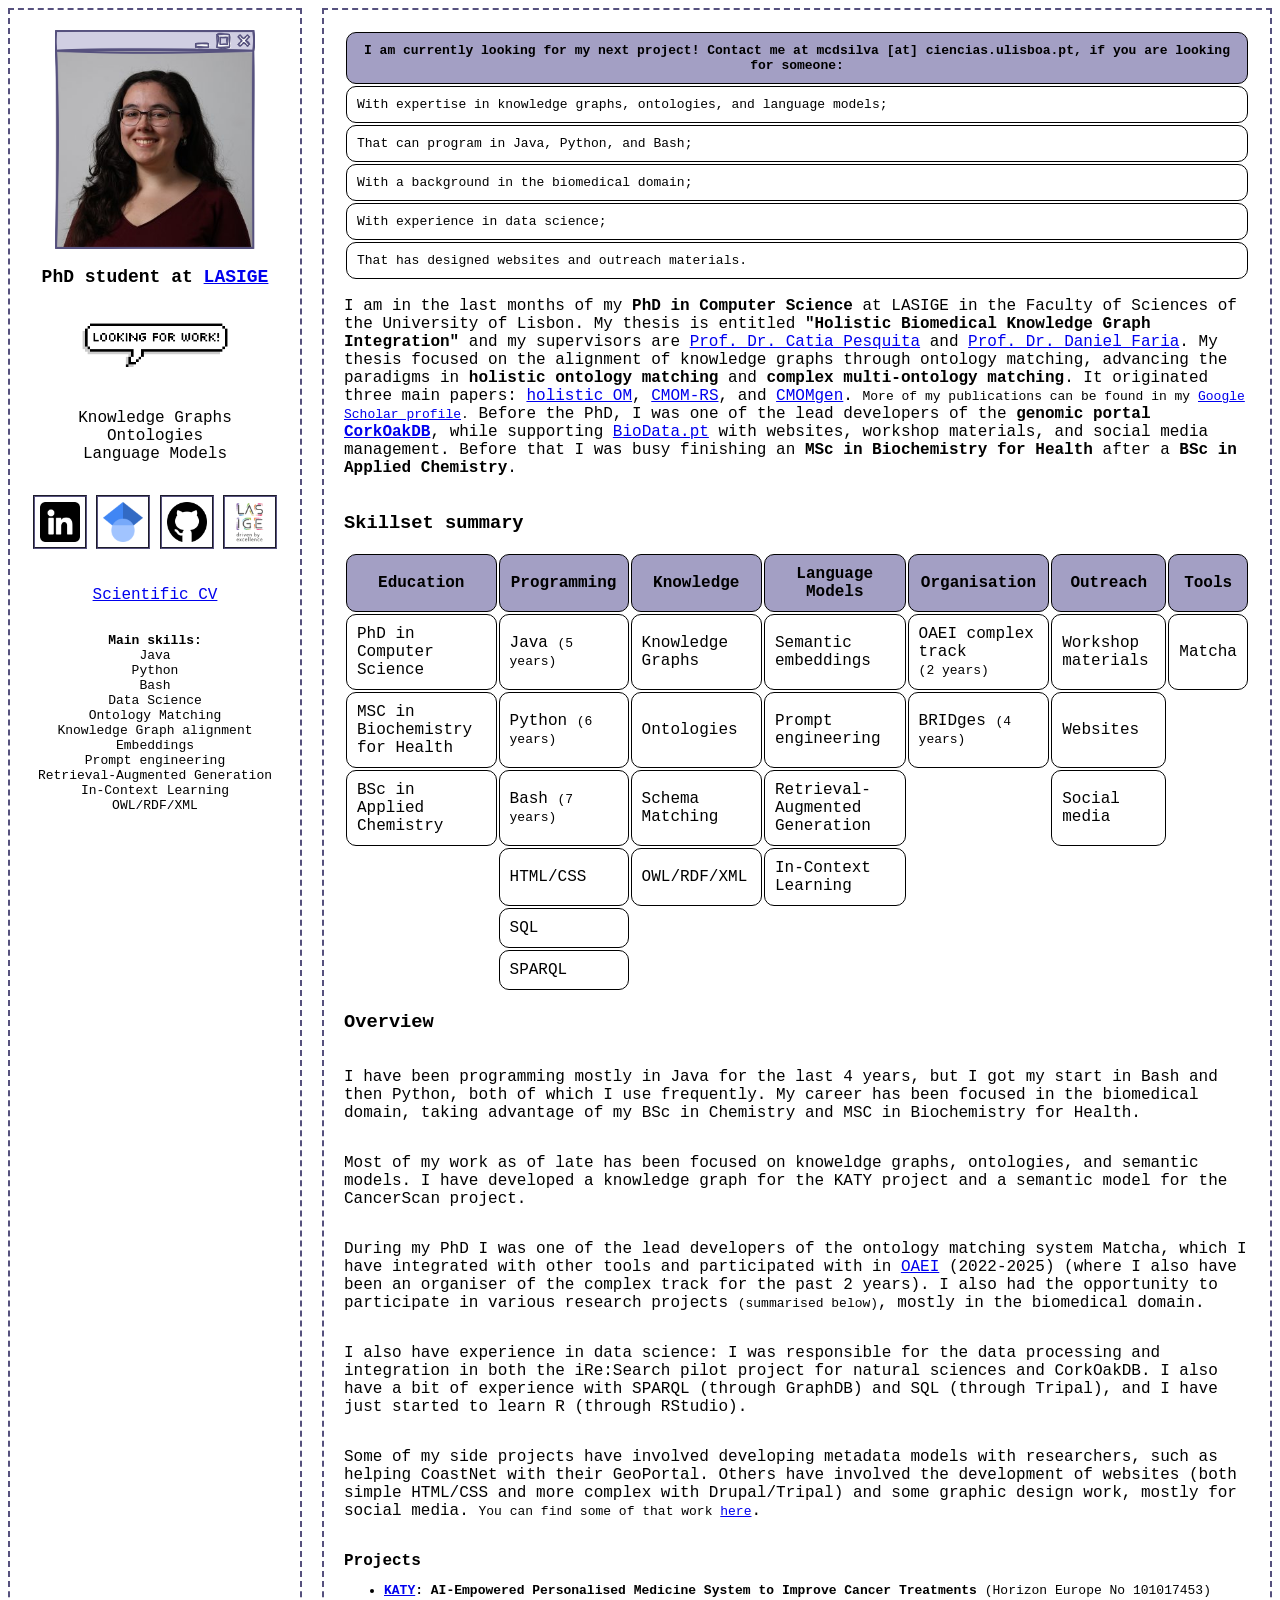
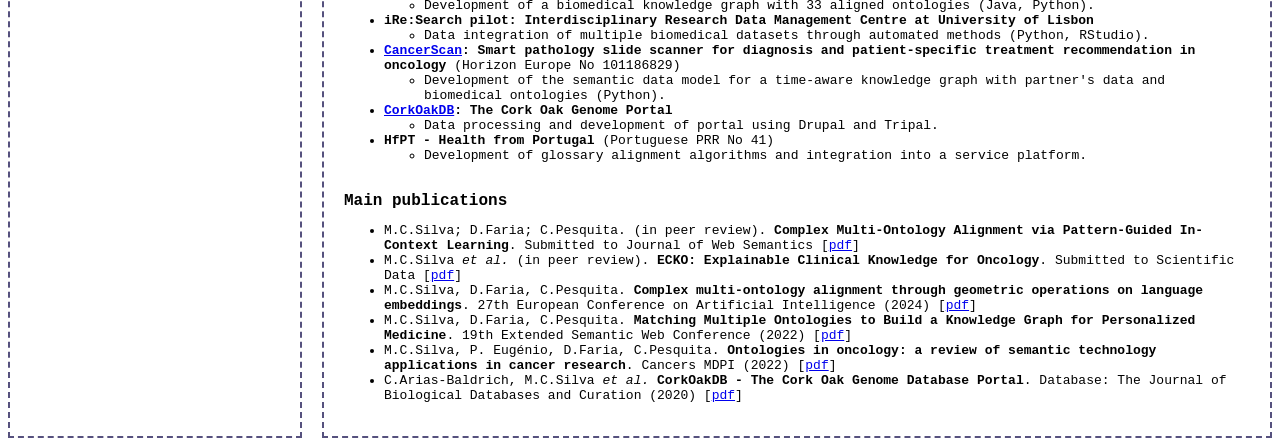
==== index.html @ 76a008a4 "Add files via upload" ====
<!doctype html>
<html>

<head>
    <meta charset="utf-8">
    <title>M.C.Silva's CV</title>
    <meta name="viewport" content="width=device-width, initial-scale=1">
    <link rel="stylesheet" href="style.css">
</head>

<body>

    <div class="container-full">

        <div class="container-narrow">
            <img src="photos/msilva.png" style="width: 200px;">
            <p style="text-align: center; font-weight: bolder; font-size: large">PhD student at <a href="https://lasige.pt/">LASIGE</a></p>
            <p><img src="elements/bubble.png" alt="Looking for work!" style="width: 150px;"></p>
            <p style="width: 250px">Knowledge Graphs<br>Ontologies<br>Language
                Models</p>
            <p>
                <a href="https://www.linkedin.com/in/martacsilva/"><img src="logos/linkedin.png" alt="LinkedIn" style="width: 40px; border: 2px groove #56517E; padding: 5px;"></a>
                <a href="https://scholar.google.com/citations?user=xS0p7d4AAAAJ"><img src="logos/gscholar.png" alt="Google Scholar" style="width: 40px;border: 2px groove #56517E; padding: 5px;"></a>
                <a href=""><img src="logos/github.png" alt="GitHub" style="width: 40px;border: 2px groove #56517E; padding: 5px;"></a>
                <a href="https://lasige.pt/member/marta-silva/"><img src="logos/lasige.png" alt="LASIGE" style="width: 40px;border: 2px groove #56517E; padding: 5px;"></a>
            </p>
            <p><a target="_blank" rel="noopener noreferrer" href="pdf/msilva_scientificCV.pdf">Scientific CV</a></p>
            <p style="width: 250px; font-size: small;"><b>Main skills:</b><br>Java<br>Python<br>Bash<br>Data Science<br>Ontology Matching<br>Knowledge Graph alignment<br>Embeddings<br>Prompt engineering<br>Retrieval-Augmented Generation<br>In-Context Learning<br>OWL/RDF/XML</p>
        </div>

        <div class="container-wide">

            <table style="font-size: small;">
            <tr>
                <th>I am currently looking for my next project! Contact me at mcdsilva [at] ciencias.ulisboa.pt, if you are looking for someone: </th>
            </tr>
            <!-- <tr>
                <td>To help you with adding ontologies and/or metadata to your data;</td>
            </tr> -->
            <tr>
                <td>With expertise in knowledge graphs, ontologies, and language models;</td>
            </tr>
            <tr>
                <td>That can program in Java, Python, and Bash;</td>
            </tr>
            <tr>
                <td>With a background in the biomedical domain;</td>
            </tr>
            <tr>
                <td>With experience in data science;</td>
            </tr>
            <tr>
                <td>That has designed websites and outreach materials.</td>
            </tr>
        </table>

            <p>I am in the last months of my <b>PhD in Computer Science</b> at LASIGE in the Faculty of Sciences of the University of Lisbon. My thesis is entitled <b>"Holistic Biomedical Knowledge Graph Integration"</b> and my supervisors are <a href="https://www.di.fc.ul.pt/~catiapesquita/">Prof. Dr. Catia Pesquita</a> and <a href="https://scholar.tecnico.ulisboa.pt/authors/ist147707/affiliations?lang=pt">Prof. Dr. Daniel Faria</a>.
            My thesis focused on the alignment of knowledge graphs through ontology matching, advancing the paradigms in <b>holistic ontology matching</b> and <b>complex multi-ontology matching</b>. It originated three main papers: <a href="https://liseda-lab.github.io/assets/pdf/2022ESWC_InUse_Holistic.pdf">holistic OM</a>, <a href="https://www.researchgate.net/profile/Marta-Silva-73/publication/385035792_Complex_Multi-Ontology_Alignment_Through_Geometric_Operations_on_Language_Embeddings/links/677e5879763f322e0660941e/Complex-Multi-Ontology-Alignment-Through-Geometric-Operations-on-Language-Embeddings.pdf">CMOM-RS</a>, and <a href="https://arxiv.org/pdf/2510.21656">CMOMgen</a>. <text style="font-size: small;">More of my publications can be found in my <a href="https://scholar.google.com/citations?user=xS0p7d4AAAAJ">Google Scholar profile</a>.</text> Before the PhD, I was one of the lead developers of the <b>genomic portal <a href="https://corkoakdb.org/">CorkOakDB</a></b>, while supporting <a href="https://biodata.pt/">BioData.pt</a> with websites, workshop materials, and social media management. Before that I was busy finishing an <b>MSc in Biochemistry for Health</b> after a <b>BSc in Applied Chemistry</b>.</p>
            

            <h3>Skillset summary</h3>
            <table>
                <tr>
                    <th>Education</th>
                    <th>Programming</th>
                    <th>Knowledge</th>
                    <th>Language Models</th>
                    <th>Organisation</th>
                    <th>Outreach</th>
                    <th>Tools</th>
                </tr>
                <tr>
                    <td>PhD in Computer Science</text></td>
                    <td>Java <text style="font-size: small;">(5 years)</text></td>
                    <td>Knowledge Graphs</td>
                    <td>Semantic embeddings</td>
                    <td>OAEI complex track <br><text style="font-size: small;">(2 years)</text></td>
                    <td>Workshop materials</td>
                    <td>Matcha</td>
                </tr>
                <tr>
                    <td>MSC in Biochemistry for Health</text></td>
                    <td>Python <text style="font-size: small;">(6 years)</text></td>
                    <td>Ontologies</td>
                    <td>Prompt engineering</td>
                    <td>BRIDges <text style="font-size: small;">(4 years)</text></td>
                    <td>Websites</td>
                    <td style="border: 0px;"></td>
                </tr>
                <tr>
                    <td>BSc in Applied Chemistry</td>
                    <td>Bash <text style="font-size: small;">(7 years)</text></td>
                    <td>Schema Matching</td>
                    <td>Retrieval-Augmented Generation</td>
                    <td style="border: 0px;"></td>
                    <td>Social media</td>
                    <td style="border: 0px;"></td>
                </tr>
                <tr>
                    <td style="border: 0px;"></td>
                    <td>HTML/CSS</td>
                    <td>OWL/RDF/XML</td>
                    <td>In-Context Learning</td>
                    <td style="border: 0px;"></td>
                    <td style="border: 0px;"></td>
                    <td style="border: 0px;"></td>
                </tr>
                <tr>
                    <td style="border: 0px;"></td>
                    <td>SQL</td>
                    <td style="border: 0px;"></td>
                    <td style="border: 0px;"></td>
                    <td style="border: 0px;"></td>
                    <td style="border: 0px;"></td>
                    <td style="border: 0px;"></td>
                </tr>
                <tr>
                    <td style="border: 0px;"></td>
                    <td>SPARQL</td>
                    <td style="border: 0px;"></td>
                    <td style="border: 0px;"></td>
                    <td style="border: 0px;"></td>
                    <td style="border: 0px;"></td>
                    <td style="border: 0px;"></td>
                </tr>
            </table>

            <h3>Overview</h3>
            <p>I have been programming mostly in Java for the last 4 years, but I got my start in Bash and then Python, both of which I use frequently. My career has been focused in the biomedical domain, taking advantage of my BSc in Chemistry and MSC in Biochemistry for Health.</p>
            
            <p>Most of my work as of late has been focused on knoweldge graphs, ontologies, and semantic models. I have developed a knowledge graph for the KATY project and a semantic model for the CancerScan project.</p>

            <p>During my PhD I was one of the lead developers of the ontology matching system Matcha, which I have integrated with other tools and participated with in <a href="https://oaei.ontologymatching.org/">OAEI</a> (2022-2025) (where I also have been an organiser of the complex track for the past 2 years). I also had the opportunity to participate in various research projects <text style="font-size: small;">(summarised below)</text>, mostly in the biomedical domain.</p>

            <p>I also have experience in data science: I was responsible for the data processing and integration in both the iRe:Search pilot project for natural sciences and CorkOakDB. I also have a bit of experience with SPARQL (through GraphDB) and SQL (through Tripal), and I have just started to learn R (through RStudio).</p>

            <p>Some of my side projects have involved developing metadata models with researchers, such as helping CoastNet with their GeoPortal. Others have involved the development of websites (both simple HTML/CSS and more complex with Drupal/Tripal) and some graphic design work, mostly for social media. <text style="font-size: small;">You can find some of that work <a href="portfolio.html">here</a></text>.</p>

            <p style="margin-bottom: 0px;"><b>Projects</b></p>
            <ul style="font-size: small;">
                <li>
                    <b><a href="https://katy-project.eu/">KATY</a>: AI-Empowered Personalised Medicine System to Improve Cancer Treatments</b> (Horizon Europe No 101017453)
                    <ul>
                        <li>Development of a biomedical knowledge graph with 33 aligned ontologies (Java, Python).</li>
                    </ul>
                </li>
                <li>
                    <b>iRe:Search pilot: Interdisciplinary Research Data Management Centre at University of Lisbon</b>
                    <ul>
                        <li>Data integration of multiple biomedical datasets through automated methods (Python, RStudio).</li>
                    </ul>
                </li>
                <li>
                    <b><a href="https://www.cancerscanproject.eu/">CancerScan</a>: Smart pathology slide scanner for diagnosis and patient-specific treatment recommendation in oncology</b> (Horizon Europe No 101186829)
                    <ul>
                        <li>Development of the semantic data model for a time-aware knowledge graph with partner's data and biomedical ontologies (Python).</li>
                    </ul>
                </li>
                <li>
                    <b><a href="https://corkoakdb.org/">CorkOakDB</a>: The Cork Oak Genome Portal</b>
                    <ul>
                        <li>Data processing and development of portal using Drupal and Tripal.</li>
                    </ul>
                </li>
                <li>
                    <b>HfPT - Health from Portugal</b> (Portuguese PRR No 41)
                    <ul>
                        <li>Development of glossary alignment algorithms and integration into a service platform.</li>
                    </ul>
                </li>
            </ul>

            <p style="margin-bottom: 0px;"><b>Main publications</b></p>
            <ul style="font-size: small;">
                <li>M.C.Silva; D.Faria; C.Pesquita. (in peer review). <b>Complex Multi-Ontology Alignment via Pattern-Guided In-Context Learning</b>. Submitted to Journal of Web Semantics [<a href="https://arxiv.org/abs/2510.21656">pdf</a>]</li>
                <li>M.C.Silva <i>et al.</i> (in peer review). <b>ECKO: Explainable Clinical Knowledge for Oncology</b>. Submitted to Scientific Data [<a href="https://arxiv.org/abs/2510.18929">pdf</a>]</li>
                <li>M.C.Silva, D.Faria, C.Pesquita. <b>Complex multi-ontology alignment through geometric operations on language embeddings</b>. 27th European Conference on Artificial Intelligence (2024) [<a href="https://ebooks.iospress.nl/doi/10.3233/FAIA240632">pdf</a>]</li>
                <li>M.C.Silva, D.Faria, C.Pesquita. <b>Matching Multiple Ontologies to Build a Knowledge Graph for Personalized Medicine</b>. 19th Extended Semantic Web Conference (2022) [<a href="https://2022.eswc-conferences.org/wp-content/uploads/2022/05/paper_115_Silva_et_al.pdf">pdf</a>]</li>
                <li>M.C.Silva, P. Eugénio, D.Faria, C.Pesquita. <b>Ontologies in oncology: a review of semantic technology applications in cancer research</b>. Cancers MDPI (2022) [<a href="https://www.mdpi.com/2072-6694/14/8/1906">pdf</a>]</li>
                <li>C.Arias-Baldrich, M.C.Silva <i>et al.</i> <b>CorkOakDB - The Cork Oak Genome Database Portal</b>. Database: The Journal of Biological Databases and Curation (2020) [<a href="https://academic.oup.com/database/article/doi/10.1093/database/baaa114/6056470">pdf</a>]</li>
            </ul>

        </div>

    </div>

</body>

</html>
---- style.css ----
.container-full {
    display: flex;
    flex-direction: row;
    width: 100%;
}

.container-narrow {
    display: flex;
    flex-direction: column;
    padding: 20px;
    border: 2px dashed #56517E;
    text-align: center;
    align-items: center;
}

.container-wide {
    display: flex;
    flex-direction: column;
    padding: 20px;
    width: 90%;
    margin-left: 20px;
    border: 2px dashed #56517E;
}

body {
   font-family: "Courier New", Courier, monospace;
}

table {
    padding: 0px;
}

th, td {
  border: 1px solid black;
  border-radius: 10px;
  padding: 10px;
}

th {
    background-color: #7771a7ab;
}
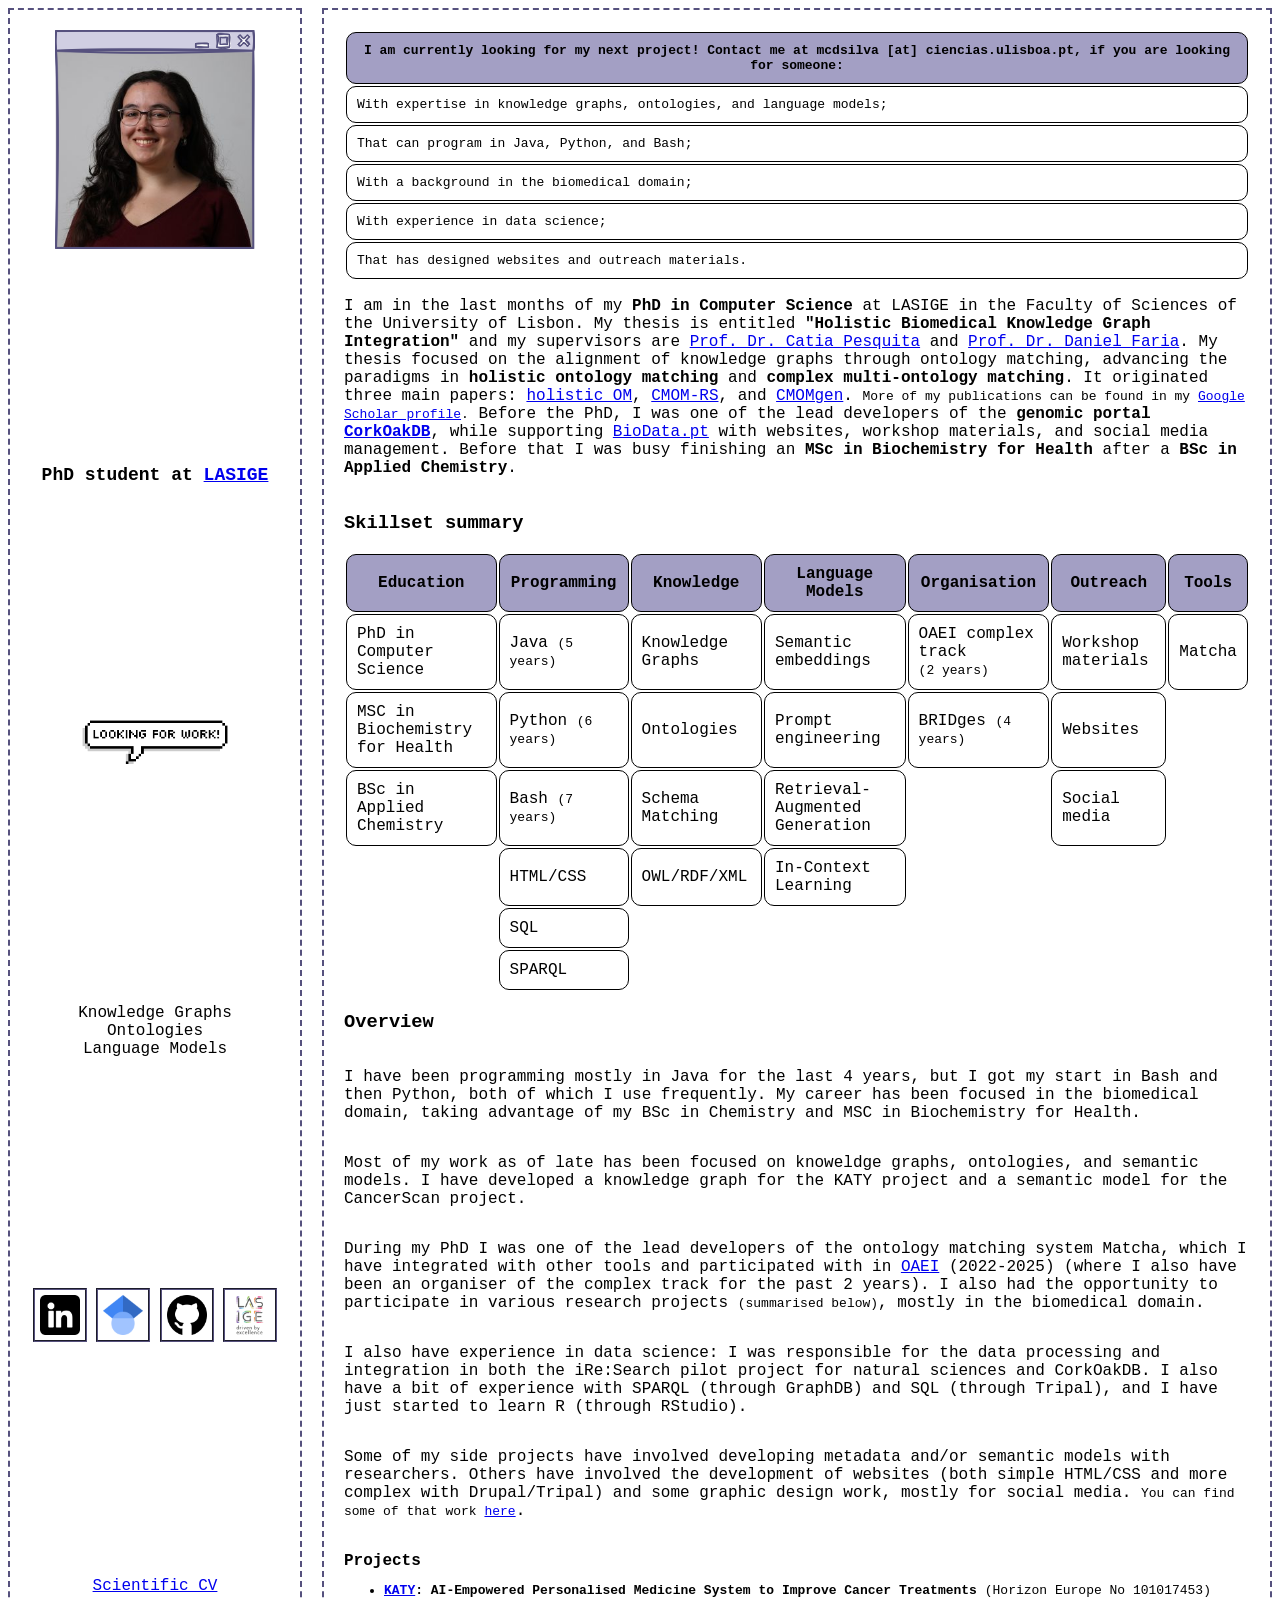
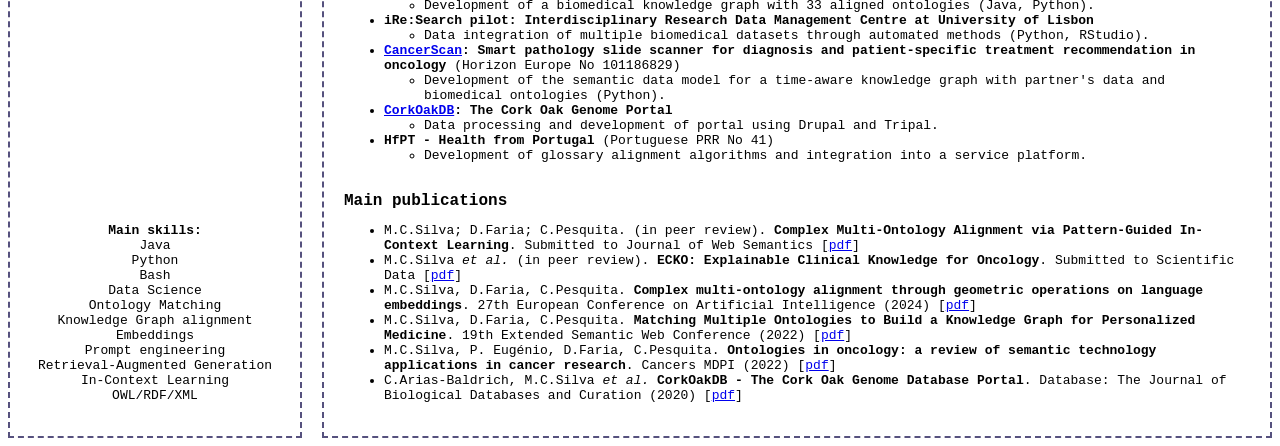
==== commit 0e573a9e: "update" ====
--- a/index.html
+++ b/index.html
@@ -21,7 +21,7 @@
             <p>
                 <a href="https://www.linkedin.com/in/martacsilva/"><img src="logos/linkedin.png" alt="LinkedIn" style="width: 40px; border: 2px groove #56517E; padding: 5px;"></a>
                 <a href="https://scholar.google.com/citations?user=xS0p7d4AAAAJ"><img src="logos/gscholar.png" alt="Google Scholar" style="width: 40px;border: 2px groove #56517E; padding: 5px;"></a>
-                <a href=""><img src="logos/github.png" alt="GitHub" style="width: 40px;border: 2px groove #56517E; padding: 5px;"></a>
+                <a href="https://github.com/martacsilva"><img src="logos/github.png" alt="GitHub" style="width: 40px;border: 2px groove #56517E; padding: 5px;"></a>
                 <a href="https://lasige.pt/member/marta-silva/"><img src="logos/lasige.png" alt="LASIGE" style="width: 40px;border: 2px groove #56517E; padding: 5px;"></a>
             </p>
             <p><a target="_blank" rel="noopener noreferrer" href="pdf/msilva_scientificCV.pdf">Scientific CV</a></p>
@@ -134,7 +134,7 @@
 
             <p>I also have experience in data science: I was responsible for the data processing and integration in both the iRe:Search pilot project for natural sciences and CorkOakDB. I also have a bit of experience with SPARQL (through GraphDB) and SQL (through Tripal), and I have just started to learn R (through RStudio).</p>
 
-            <p>Some of my side projects have involved developing metadata models with researchers, such as helping CoastNet with their GeoPortal. Others have involved the development of websites (both simple HTML/CSS and more complex with Drupal/Tripal) and some graphic design work, mostly for social media. <text style="font-size: small;">You can find some of that work <a href="portfolio.html">here</a></text>.</p>
+            <p>Some of my side projects have involved developing metadata and/or semantic models with researchers. Others have involved the development of websites (both simple HTML/CSS and more complex with Drupal/Tripal) and some graphic design work, mostly for social media. <text style="font-size: small;">You can find some of that work <a href="portfolio.html">here</a></text>.</p>
 
             <p style="margin-bottom: 0px;"><b>Projects</b></p>
             <ul style="font-size: small;">
--- a/style.css
+++ b/style.css
@@ -2,6 +2,7 @@
     display: flex;
     flex-direction: row;
     width: 100%;
+    justify-content: space-between;
 }
 
 .container-narrow {
@@ -11,6 +12,7 @@
     border: 2px dashed #56517E;
     text-align: center;
     align-items: center;
+    justify-content: space-between;
 }
 
 .container-wide {
@@ -20,6 +22,7 @@
     width: 90%;
     margin-left: 20px;
     border: 2px dashed #56517E;
+    justify-content: space-between;
 }
 
 body {
@@ -38,4 +41,9 @@
 
 th {
     background-color: #7771a7ab;
+}
+
+img {
+    max-width: 100%;
+    height: auto;
 }
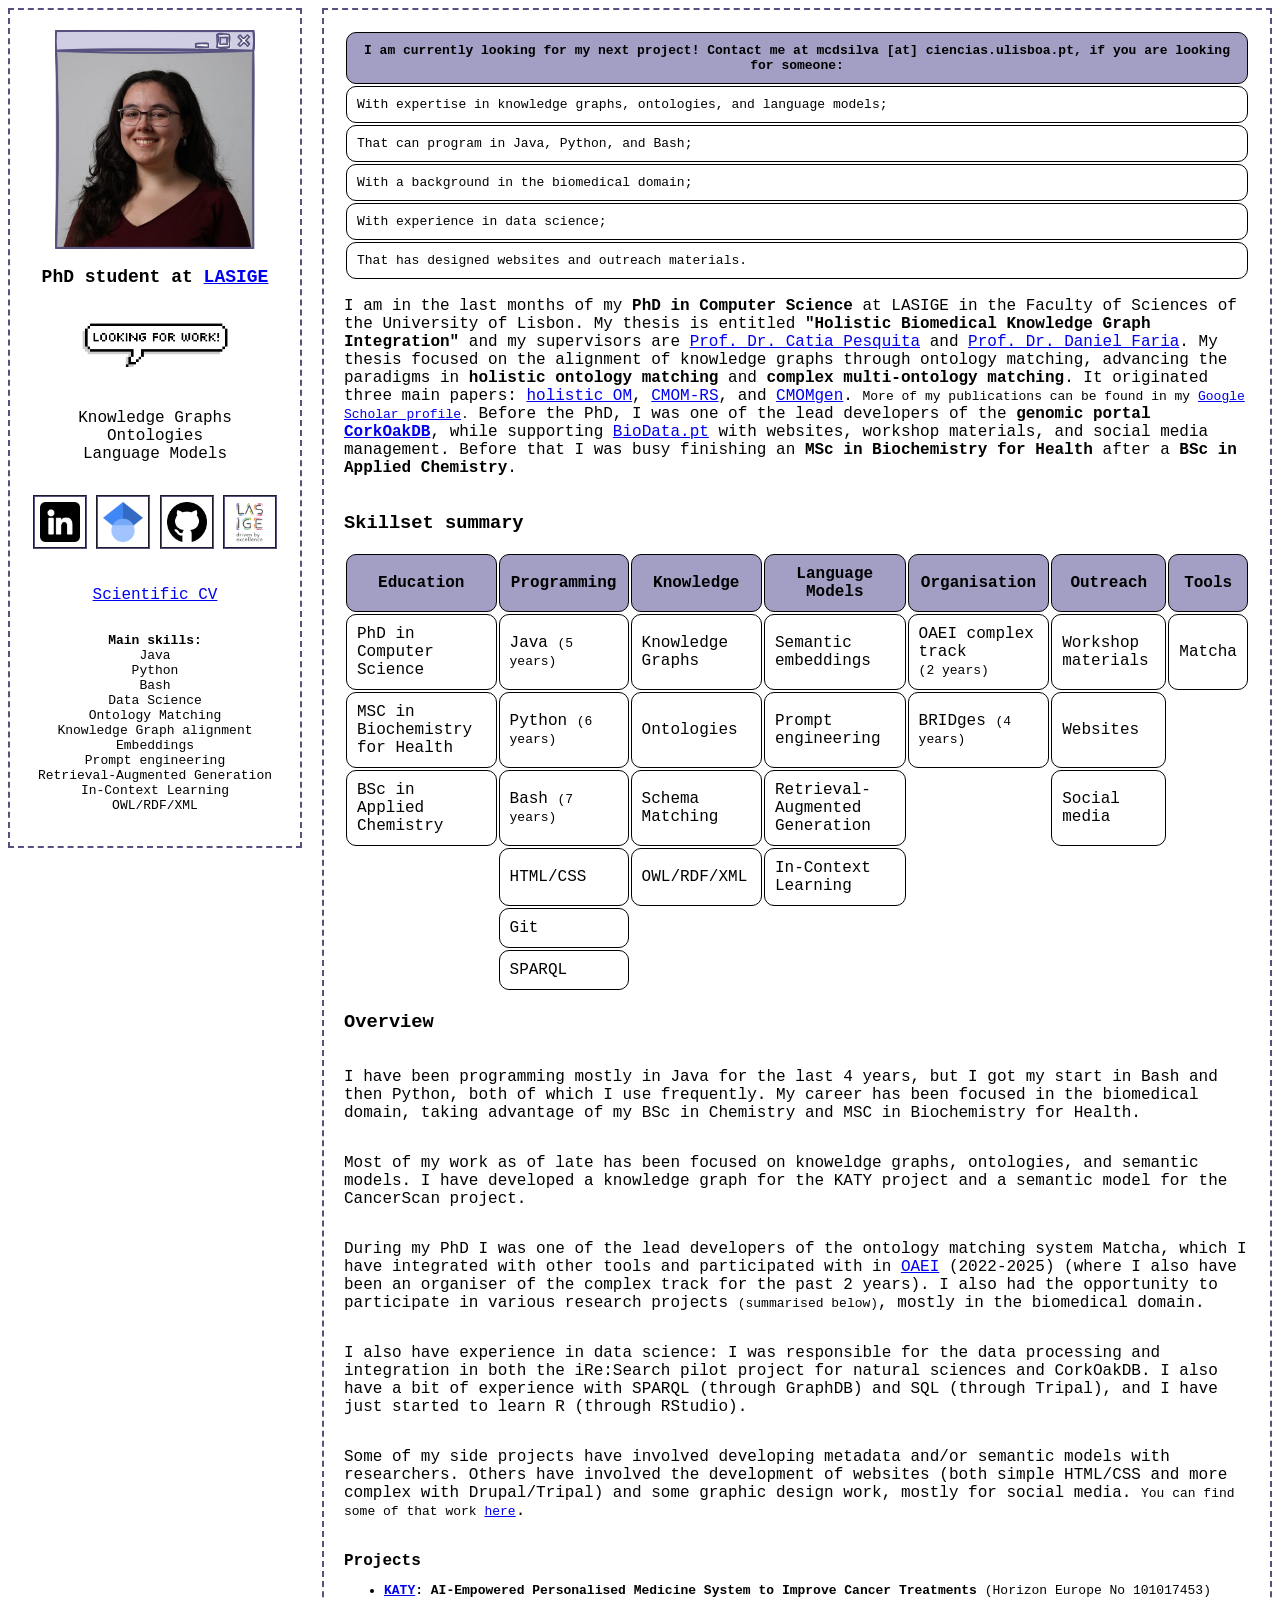
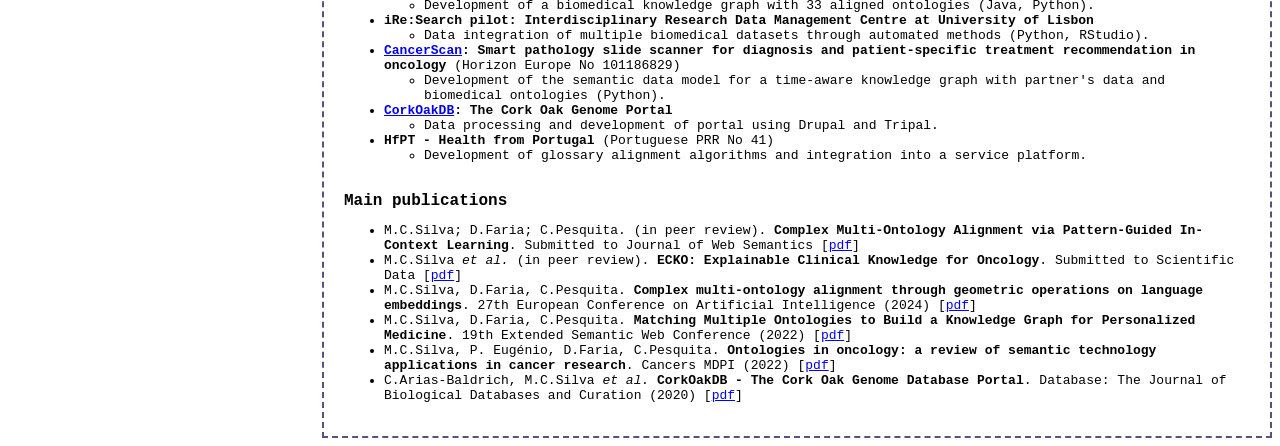
==== commit 05ac75b3: "update" ====
--- a/index.html
+++ b/index.html
@@ -107,7 +107,7 @@
                 </tr>
                 <tr>
                     <td style="border: 0px;"></td>
-                    <td>SQL</td>
+                    <td>Git</td>
                     <td style="border: 0px;"></td>
                     <td style="border: 0px;"></td>
                     <td style="border: 0px;"></td>
--- a/style.css
+++ b/style.css
@@ -13,6 +13,7 @@
     text-align: center;
     align-items: center;
     justify-content: space-between;
+    height: fit-content;
 }
 
 .container-wide {
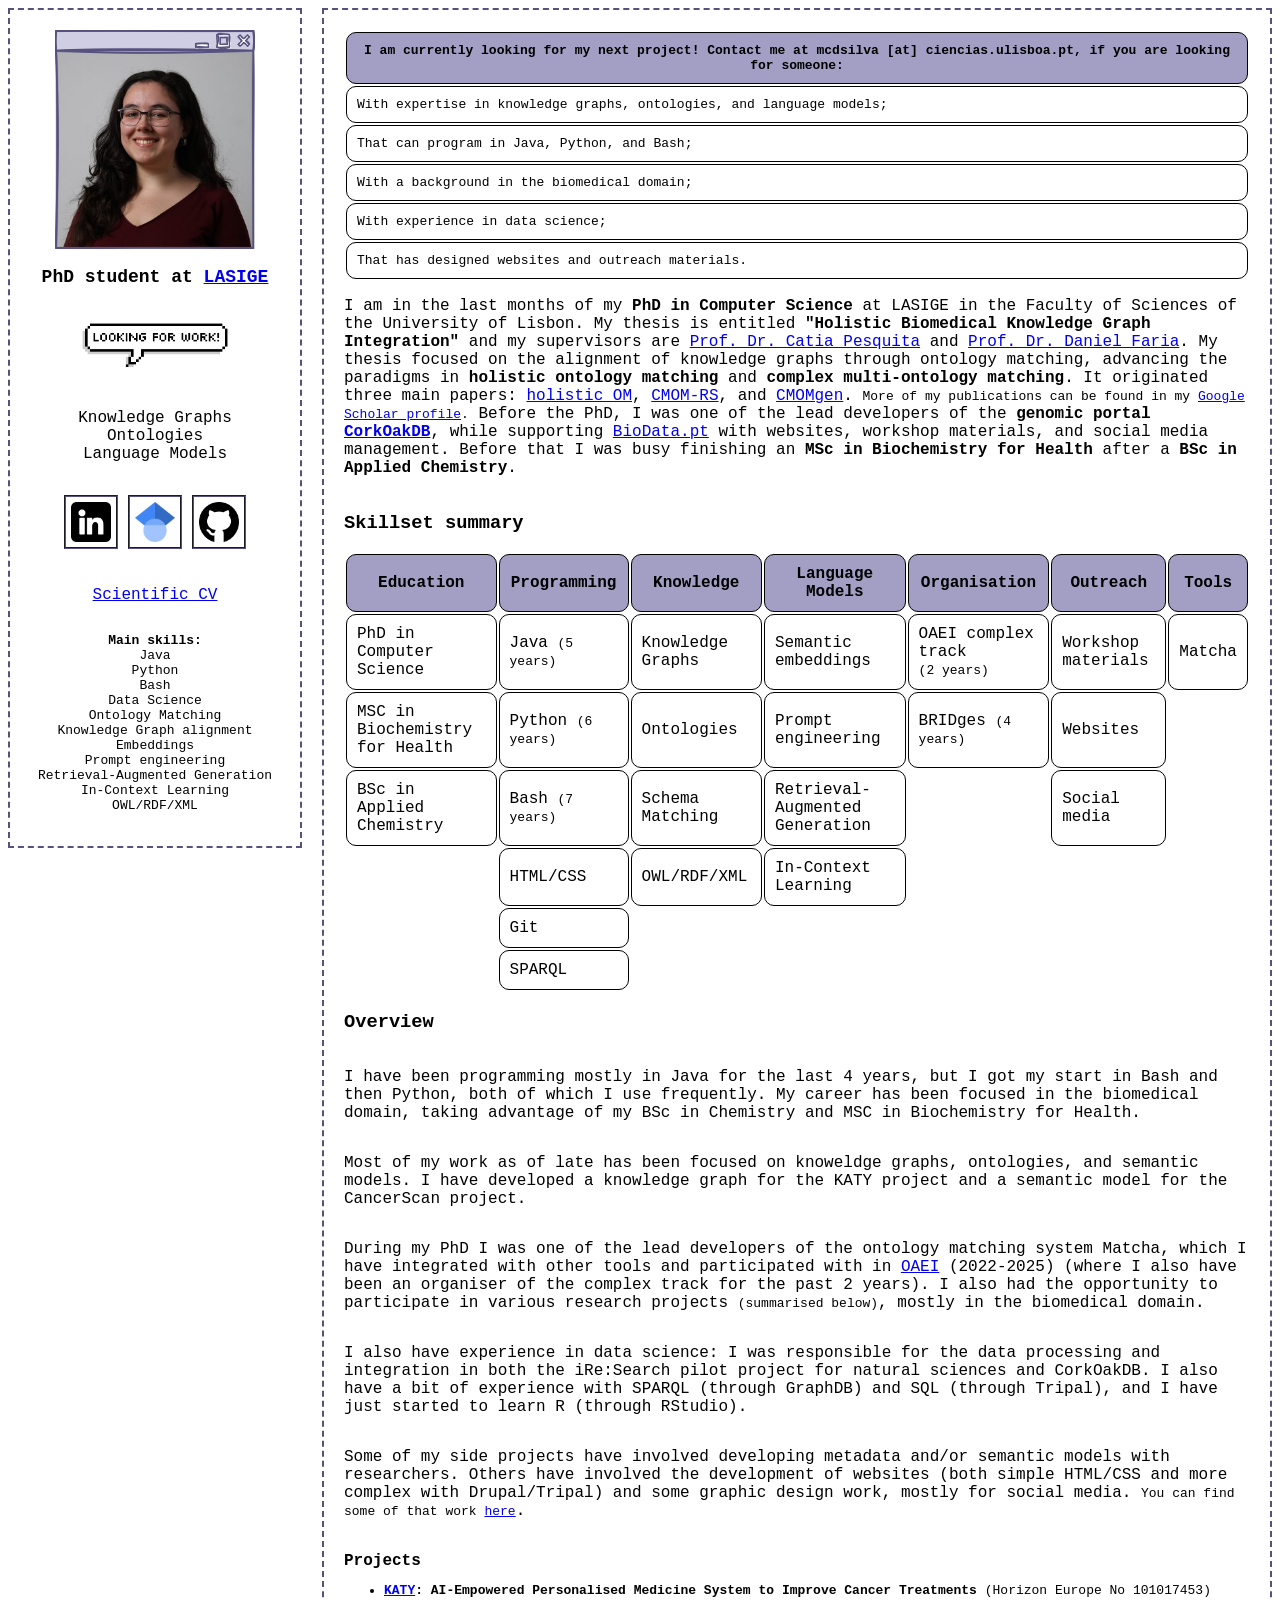
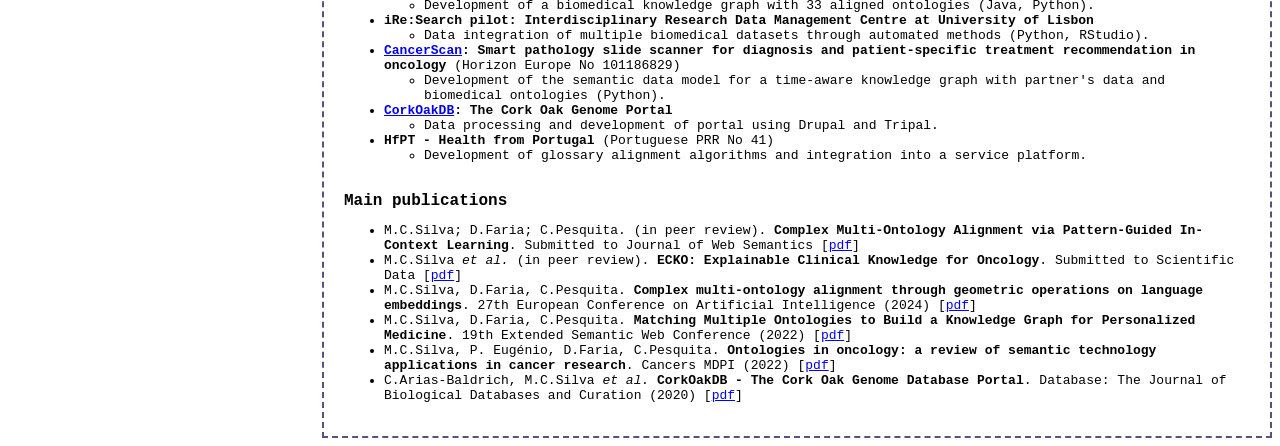
==== commit 9f133533: "update" ====
--- a/index.html
+++ b/index.html
@@ -22,7 +22,6 @@
                 <a href="https://www.linkedin.com/in/martacsilva/"><img src="logos/linkedin.png" alt="LinkedIn" style="width: 40px; border: 2px groove #56517E; padding: 5px;"></a>
                 <a href="https://scholar.google.com/citations?user=xS0p7d4AAAAJ"><img src="logos/gscholar.png" alt="Google Scholar" style="width: 40px;border: 2px groove #56517E; padding: 5px;"></a>
                 <a href="https://github.com/martacsilva"><img src="logos/github.png" alt="GitHub" style="width: 40px;border: 2px groove #56517E; padding: 5px;"></a>
-                <a href="https://lasige.pt/member/marta-silva/"><img src="logos/lasige.png" alt="LASIGE" style="width: 40px;border: 2px groove #56517E; padding: 5px;"></a>
             </p>
             <p><a target="_blank" rel="noopener noreferrer" href="pdf/msilva_scientificCV.pdf">Scientific CV</a></p>
             <p style="width: 250px; font-size: small;"><b>Main skills:</b><br>Java<br>Python<br>Bash<br>Data Science<br>Ontology Matching<br>Knowledge Graph alignment<br>Embeddings<br>Prompt engineering<br>Retrieval-Augmented Generation<br>In-Context Learning<br>OWL/RDF/XML</p>
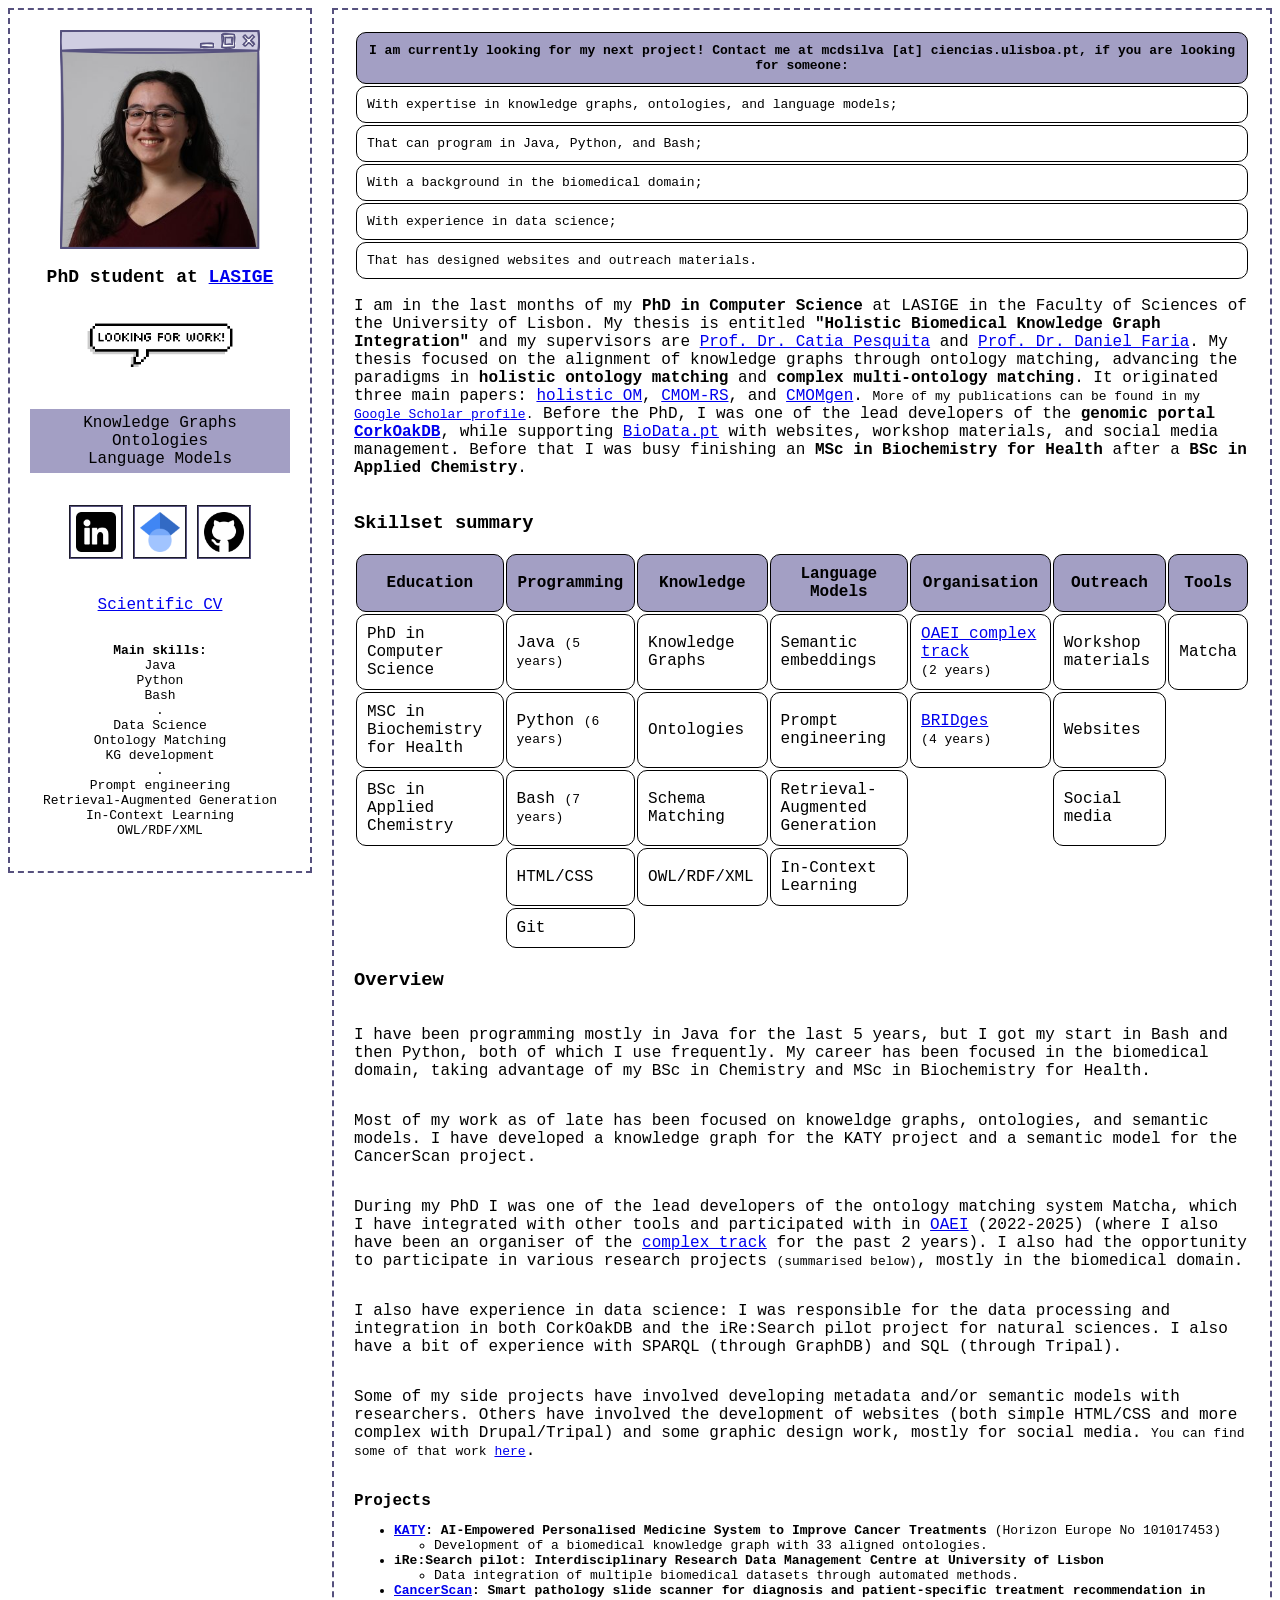
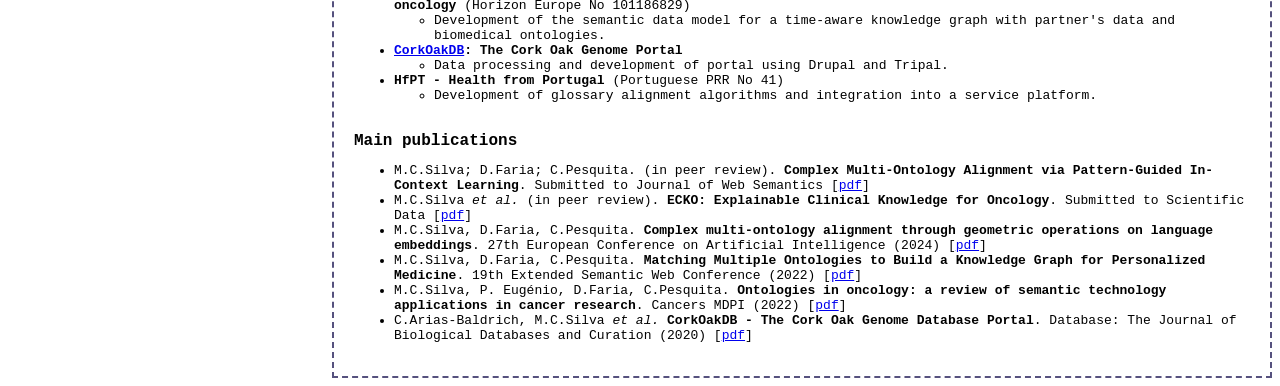
==== commit f79e481b: "update" ====
--- a/index.html
+++ b/index.html
@@ -16,7 +16,7 @@
             <img src="photos/msilva.png" style="width: 200px;">
             <p style="text-align: center; font-weight: bolder; font-size: large">PhD student at <a href="https://lasige.pt/">LASIGE</a></p>
             <p><img src="elements/bubble.png" alt="Looking for work!" style="width: 150px;"></p>
-            <p style="width: 250px">Knowledge Graphs<br>Ontologies<br>Language
+            <p style="width: 250px; background-color: #7771a7ab; padding: 5px;">Knowledge Graphs<br>Ontologies<br>Language
                 Models</p>
             <p>
                 <a href="https://www.linkedin.com/in/martacsilva/"><img src="logos/linkedin.png" alt="LinkedIn" style="width: 40px; border: 2px groove #56517E; padding: 5px;"></a>
@@ -24,7 +24,7 @@
                 <a href="https://github.com/martacsilva"><img src="logos/github.png" alt="GitHub" style="width: 40px;border: 2px groove #56517E; padding: 5px;"></a>
             </p>
             <p><a target="_blank" rel="noopener noreferrer" href="pdf/msilva_scientificCV.pdf">Scientific CV</a></p>
-            <p style="width: 250px; font-size: small;"><b>Main skills:</b><br>Java<br>Python<br>Bash<br>Data Science<br>Ontology Matching<br>Knowledge Graph alignment<br>Embeddings<br>Prompt engineering<br>Retrieval-Augmented Generation<br>In-Context Learning<br>OWL/RDF/XML</p>
+            <p style="width: 250px; font-size: small;"><b>Main skills:</b><br>Java<br>Python<br>Bash<br>.<br>Data Science<br>Ontology Matching<br>KG development<br>.<br>Prompt engineering<br>Retrieval-Augmented Generation<br>In-Context Learning<br>OWL/RDF/XML</p>
         </div>
 
         <div class="container-wide">
@@ -73,7 +73,7 @@
                     <td>Java <text style="font-size: small;">(5 years)</text></td>
                     <td>Knowledge Graphs</td>
                     <td>Semantic embeddings</td>
-                    <td>OAEI complex track <br><text style="font-size: small;">(2 years)</text></td>
+                    <td><a href="https://oaei.ontologymatching.org/2025/complex/index.html">OAEI complex track</a><br><text style="font-size: small;">(2 years)</text></td>
                     <td>Workshop materials</td>
                     <td>Matcha</td>
                 </tr>
@@ -82,7 +82,7 @@
                     <td>Python <text style="font-size: small;">(6 years)</text></td>
                     <td>Ontologies</td>
                     <td>Prompt engineering</td>
-                    <td>BRIDges <text style="font-size: small;">(4 years)</text></td>
+                    <td><a href="https://pontes.campus.ciencias.ulisboa.pt/">BRIDges</a><br><text style="font-size: small;">(4 years)</text></td>
                     <td>Websites</td>
                     <td style="border: 0px;"></td>
                 </tr>
@@ -113,25 +113,16 @@
                     <td style="border: 0px;"></td>
                     <td style="border: 0px;"></td>
                 </tr>
-                <tr>
-                    <td style="border: 0px;"></td>
-                    <td>SPARQL</td>
-                    <td style="border: 0px;"></td>
-                    <td style="border: 0px;"></td>
-                    <td style="border: 0px;"></td>
-                    <td style="border: 0px;"></td>
-                    <td style="border: 0px;"></td>
-                </tr>
             </table>
 
             <h3>Overview</h3>
-            <p>I have been programming mostly in Java for the last 4 years, but I got my start in Bash and then Python, both of which I use frequently. My career has been focused in the biomedical domain, taking advantage of my BSc in Chemistry and MSC in Biochemistry for Health.</p>
+            <p>I have been programming mostly in Java for the last 5 years, but I got my start in Bash and then Python, both of which I use frequently. My career has been focused in the biomedical domain, taking advantage of my BSc in Chemistry and MSc in Biochemistry for Health.</p>
             
             <p>Most of my work as of late has been focused on knoweldge graphs, ontologies, and semantic models. I have developed a knowledge graph for the KATY project and a semantic model for the CancerScan project.</p>
 
-            <p>During my PhD I was one of the lead developers of the ontology matching system Matcha, which I have integrated with other tools and participated with in <a href="https://oaei.ontologymatching.org/">OAEI</a> (2022-2025) (where I also have been an organiser of the complex track for the past 2 years). I also had the opportunity to participate in various research projects <text style="font-size: small;">(summarised below)</text>, mostly in the biomedical domain.</p>
+            <p>During my PhD I was one of the lead developers of the ontology matching system Matcha, which I have integrated with other tools and participated with in <a href="https://oaei.ontologymatching.org/">OAEI</a> (2022-2025) (where I also have been an organiser of the <a href="https://oaei.ontologymatching.org/2025/complex/index.html">complex track</a> for the past 2 years). I also had the opportunity to participate in various research projects <text style="font-size: small;">(summarised below)</text>, mostly in the biomedical domain.</p>
 
-            <p>I also have experience in data science: I was responsible for the data processing and integration in both the iRe:Search pilot project for natural sciences and CorkOakDB. I also have a bit of experience with SPARQL (through GraphDB) and SQL (through Tripal), and I have just started to learn R (through RStudio).</p>
+            <p>I also have experience in data science: I was responsible for the data processing and integration in both CorkOakDB and the iRe:Search pilot project for natural sciences. I also have a bit of experience with SPARQL (through GraphDB) and SQL (through Tripal).</p>
 
             <p>Some of my side projects have involved developing metadata and/or semantic models with researchers. Others have involved the development of websites (both simple HTML/CSS and more complex with Drupal/Tripal) and some graphic design work, mostly for social media. <text style="font-size: small;">You can find some of that work <a href="portfolio.html">here</a></text>.</p>
 
@@ -140,19 +131,19 @@
                 <li>
                     <b><a href="https://katy-project.eu/">KATY</a>: AI-Empowered Personalised Medicine System to Improve Cancer Treatments</b> (Horizon Europe No 101017453)
                     <ul>
-                        <li>Development of a biomedical knowledge graph with 33 aligned ontologies (Java, Python).</li>
+                        <li>Development of a biomedical knowledge graph with 33 aligned ontologies.</li>
                     </ul>
                 </li>
                 <li>
                     <b>iRe:Search pilot: Interdisciplinary Research Data Management Centre at University of Lisbon</b>
                     <ul>
-                        <li>Data integration of multiple biomedical datasets through automated methods (Python, RStudio).</li>
+                        <li>Data integration of multiple biomedical datasets through automated methods.</li>
                     </ul>
                 </li>
                 <li>
                     <b><a href="https://www.cancerscanproject.eu/">CancerScan</a>: Smart pathology slide scanner for diagnosis and patient-specific treatment recommendation in oncology</b> (Horizon Europe No 101186829)
                     <ul>
-                        <li>Development of the semantic data model for a time-aware knowledge graph with partner's data and biomedical ontologies (Python).</li>
+                        <li>Development of the semantic data model for a time-aware knowledge graph with partner's data and biomedical ontologies.</li>
                     </ul>
                 </li>
                 <li>
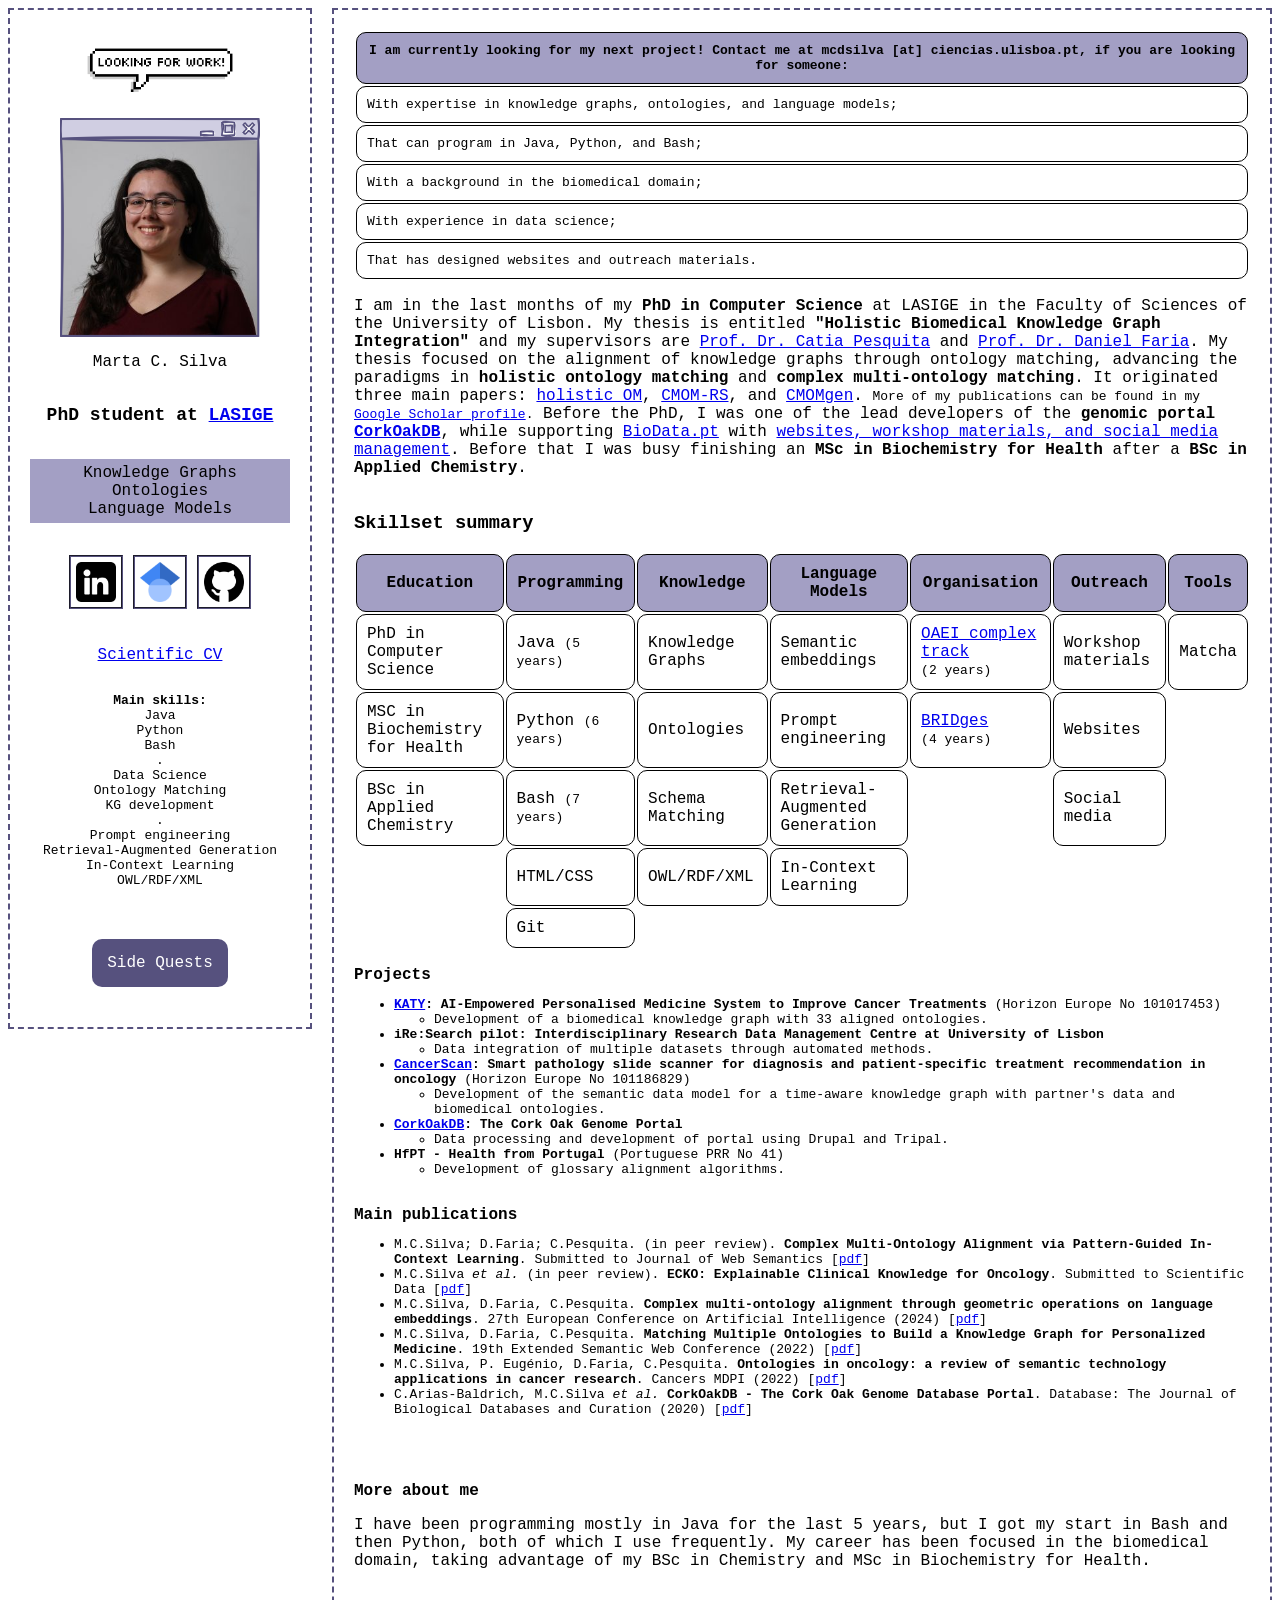
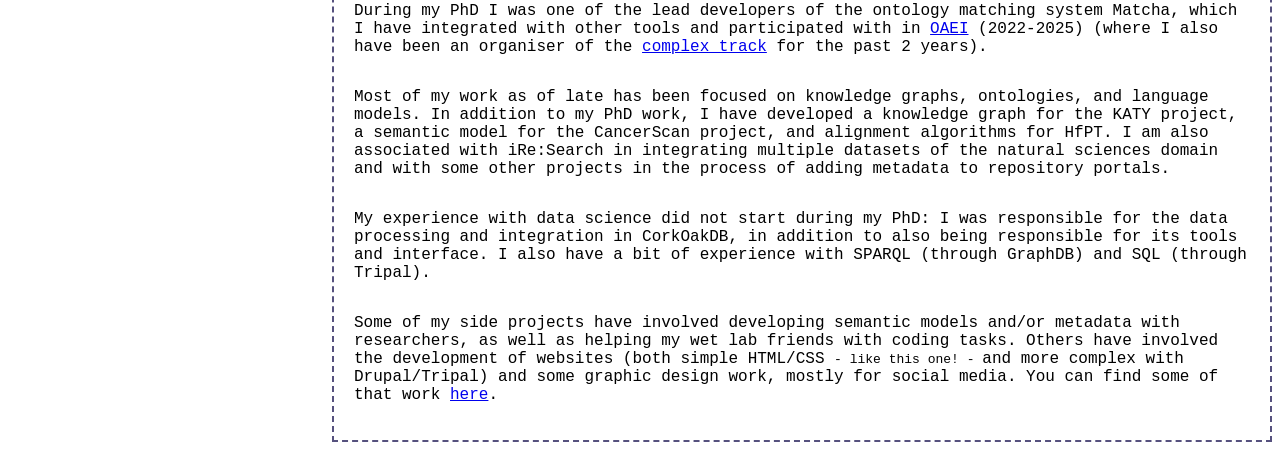
==== commit c88b0d18: "update" ====
--- a/index.html
+++ b/index.html
@@ -12,10 +12,31 @@
 
     <div class="container-full">
 
+         <div class="container-buttons">
+            
+         </div>
+
+    </div>
+
+
+    <div class="container-full">
+
         <div class="container-narrow">
-            <img src="photos/msilva.png" style="width: 200px;">
+
+            <!-- <table style="border: 0px;">
+                <tr>
+                    <td style="border: 0px;">
+                        <a href="index.html"><img src="elements/home-sketch_freepik.png" style="width: 30px;" alt="icon of a house"></a>
+                    </td>
+                    <td style="border: 0px;">
+                        <a href="portfolio.html"><button class="button">Side Quests</button></a>
+                    </td>
+                </tr>
+            </table> -->
+            <p><img src="elements/bubble.png" alt="Looking for work!" style="width: 150px;"></p>
+            <img src="photos/msilva.png" style="width: 200px;" alt="photo of marta">
+            <p>Marta C. Silva</p>
             <p style="text-align: center; font-weight: bolder; font-size: large">PhD student at <a href="https://lasige.pt/">LASIGE</a></p>
-            <p><img src="elements/bubble.png" alt="Looking for work!" style="width: 150px;"></p>
             <p style="width: 250px; background-color: #7771a7ab; padding: 5px;">Knowledge Graphs<br>Ontologies<br>Language
                 Models</p>
             <p>
@@ -25,6 +46,8 @@
             </p>
             <p><a target="_blank" rel="noopener noreferrer" href="pdf/msilva_scientificCV.pdf">Scientific CV</a></p>
             <p style="width: 250px; font-size: small;"><b>Main skills:</b><br>Java<br>Python<br>Bash<br>.<br>Data Science<br>Ontology Matching<br>KG development<br>.<br>Prompt engineering<br>Retrieval-Augmented Generation<br>In-Context Learning<br>OWL/RDF/XML</p>
+            <br>
+            <p><a href="portfolio.html"><button class="button">Side Quests</button></a></p>
         </div>
 
         <div class="container-wide">
@@ -54,7 +77,7 @@
         </table>
 
             <p>I am in the last months of my <b>PhD in Computer Science</b> at LASIGE in the Faculty of Sciences of the University of Lisbon. My thesis is entitled <b>"Holistic Biomedical Knowledge Graph Integration"</b> and my supervisors are <a href="https://www.di.fc.ul.pt/~catiapesquita/">Prof. Dr. Catia Pesquita</a> and <a href="https://scholar.tecnico.ulisboa.pt/authors/ist147707/affiliations?lang=pt">Prof. Dr. Daniel Faria</a>.
-            My thesis focused on the alignment of knowledge graphs through ontology matching, advancing the paradigms in <b>holistic ontology matching</b> and <b>complex multi-ontology matching</b>. It originated three main papers: <a href="https://liseda-lab.github.io/assets/pdf/2022ESWC_InUse_Holistic.pdf">holistic OM</a>, <a href="https://www.researchgate.net/profile/Marta-Silva-73/publication/385035792_Complex_Multi-Ontology_Alignment_Through_Geometric_Operations_on_Language_Embeddings/links/677e5879763f322e0660941e/Complex-Multi-Ontology-Alignment-Through-Geometric-Operations-on-Language-Embeddings.pdf">CMOM-RS</a>, and <a href="https://arxiv.org/pdf/2510.21656">CMOMgen</a>. <text style="font-size: small;">More of my publications can be found in my <a href="https://scholar.google.com/citations?user=xS0p7d4AAAAJ">Google Scholar profile</a>.</text> Before the PhD, I was one of the lead developers of the <b>genomic portal <a href="https://corkoakdb.org/">CorkOakDB</a></b>, while supporting <a href="https://biodata.pt/">BioData.pt</a> with websites, workshop materials, and social media management. Before that I was busy finishing an <b>MSc in Biochemistry for Health</b> after a <b>BSc in Applied Chemistry</b>.</p>
+            My thesis focused on the alignment of knowledge graphs through ontology matching, advancing the paradigms in <b>holistic ontology matching</b> and <b>complex multi-ontology matching</b>. It originated three main papers: <a href="https://liseda-lab.github.io/assets/pdf/2022ESWC_InUse_Holistic.pdf">holistic OM</a>, <a href="https://www.researchgate.net/profile/Marta-Silva-73/publication/385035792_Complex_Multi-Ontology_Alignment_Through_Geometric_Operations_on_Language_Embeddings/links/677e5879763f322e0660941e/Complex-Multi-Ontology-Alignment-Through-Geometric-Operations-on-Language-Embeddings.pdf">CMOM-RS</a>, and <a href="https://arxiv.org/pdf/2510.21656">CMOMgen</a>. <text style="font-size: small;">More of my publications can be found in my <a href="https://scholar.google.com/citations?user=xS0p7d4AAAAJ">Google Scholar profile</a>.</text> Before the PhD, I was one of the lead developers of the <b>genomic portal <a href="https://corkoakdb.org/">CorkOakDB</a></b>, while supporting <a href="https://biodata.pt/">BioData.pt</a> with <a href="portfolio.html">websites, workshop materials, and social media management</a>. Before that I was busy finishing an <b>MSc in Biochemistry for Health</b> after a <b>BSc in Applied Chemistry</b>.</p>
             
 
             <h3>Skillset summary</h3>
@@ -115,17 +138,6 @@
                 </tr>
             </table>
 
-            <h3>Overview</h3>
-            <p>I have been programming mostly in Java for the last 5 years, but I got my start in Bash and then Python, both of which I use frequently. My career has been focused in the biomedical domain, taking advantage of my BSc in Chemistry and MSc in Biochemistry for Health.</p>
-            
-            <p>Most of my work as of late has been focused on knoweldge graphs, ontologies, and semantic models. I have developed a knowledge graph for the KATY project and a semantic model for the CancerScan project.</p>
-
-            <p>During my PhD I was one of the lead developers of the ontology matching system Matcha, which I have integrated with other tools and participated with in <a href="https://oaei.ontologymatching.org/">OAEI</a> (2022-2025) (where I also have been an organiser of the <a href="https://oaei.ontologymatching.org/2025/complex/index.html">complex track</a> for the past 2 years). I also had the opportunity to participate in various research projects <text style="font-size: small;">(summarised below)</text>, mostly in the biomedical domain.</p>
-
-            <p>I also have experience in data science: I was responsible for the data processing and integration in both CorkOakDB and the iRe:Search pilot project for natural sciences. I also have a bit of experience with SPARQL (through GraphDB) and SQL (through Tripal).</p>
-
-            <p>Some of my side projects have involved developing metadata and/or semantic models with researchers. Others have involved the development of websites (both simple HTML/CSS and more complex with Drupal/Tripal) and some graphic design work, mostly for social media. <text style="font-size: small;">You can find some of that work <a href="portfolio.html">here</a></text>.</p>
-
             <p style="margin-bottom: 0px;"><b>Projects</b></p>
             <ul style="font-size: small;">
                 <li>
@@ -137,7 +149,7 @@
                 <li>
                     <b>iRe:Search pilot: Interdisciplinary Research Data Management Centre at University of Lisbon</b>
                     <ul>
-                        <li>Data integration of multiple biomedical datasets through automated methods.</li>
+                        <li>Data integration of multiple datasets through automated methods.</li>
                     </ul>
                 </li>
                 <li>
@@ -155,7 +167,7 @@
                 <li>
                     <b>HfPT - Health from Portugal</b> (Portuguese PRR No 41)
                     <ul>
-                        <li>Development of glossary alignment algorithms and integration into a service platform.</li>
+                        <li>Development of glossary alignment algorithms.</li>
                     </ul>
                 </li>
             </ul>
@@ -170,6 +182,18 @@
                 <li>C.Arias-Baldrich, M.C.Silva <i>et al.</i> <b>CorkOakDB - The Cork Oak Genome Database Portal</b>. Database: The Journal of Biological Databases and Curation (2020) [<a href="https://academic.oup.com/database/article/doi/10.1093/database/baaa114/6056470">pdf</a>]</li>
             </ul>
 
+            <p style="margin-bottom: 0px;"><br><br><b>More about me</b></p>
+            <p>I have been programming mostly in Java for the last 5 years, but I got my start in Bash and then Python, both of which I use frequently. My career has been focused in the biomedical domain, taking advantage of my BSc in Chemistry and MSc in Biochemistry for Health.</p>
+
+            <p>During my PhD I was one of the lead developers of the ontology matching system Matcha, which I have integrated with other tools and participated with in <a href="https://oaei.ontologymatching.org/">OAEI</a> (2022-2025) (where I also have been an organiser of the <a href="https://oaei.ontologymatching.org/2025/complex/index.html">complex track</a> for the past 2 years).</p>
+
+            
+            <p>Most of my work as of late has been focused on knowledge graphs, ontologies, and language models. In addition to my PhD work, I have developed a knowledge graph for the KATY project, a semantic model for the CancerScan project, and alignment algorithms for HfPT. I am also associated with iRe:Search in integrating multiple datasets of the natural sciences domain and with some other projects in the process of adding metadata to repository portals.</p>
+
+            <p>My experience with data science did not start during my PhD: I was responsible for the data processing and integration in CorkOakDB, in addition to also being responsible for its tools and interface. I also have a bit of experience with SPARQL (through GraphDB) and SQL (through Tripal).</p>
+
+            <p>Some of my side projects have involved developing semantic models and/or metadata with researchers, as well as helping my wet lab friends with coding tasks. Others have involved the development of websites (both simple HTML/CSS <text style="font-size: small;">- like this one! - </text> and more complex with Drupal/Tripal) and some graphic design work, mostly for social media. You can find some of that work <a href="portfolio.html">here</a>.</p>
+
         </div>
 
     </div>
--- a/style.css
+++ b/style.css
@@ -26,6 +26,26 @@
     justify-content: space-between;
 }
 
+.button {
+  border: none;
+  color: white;
+  background-color: #56517E;
+  padding: 15px;
+  text-align: center;
+  text-decoration: none;
+  display: inline-block;
+  font-size: 16px;
+  margin: 4px 2px;
+  cursor: pointer;
+  border-radius: 10px;
+  font-family: "Courier New", Courier, monospace;
+  transition-duration: 0.4s;
+}
+
+.button:hover {
+    background-color: #7771a7ab;
+}
+
 body {
    font-family: "Courier New", Courier, monospace;
 }
@@ -47,4 +67,10 @@
 img {
     max-width: 100%;
     height: auto;
-}+}
+
+.portfolio-table {
+   width: 100%;
+   table-layout: fixed;
+}
+
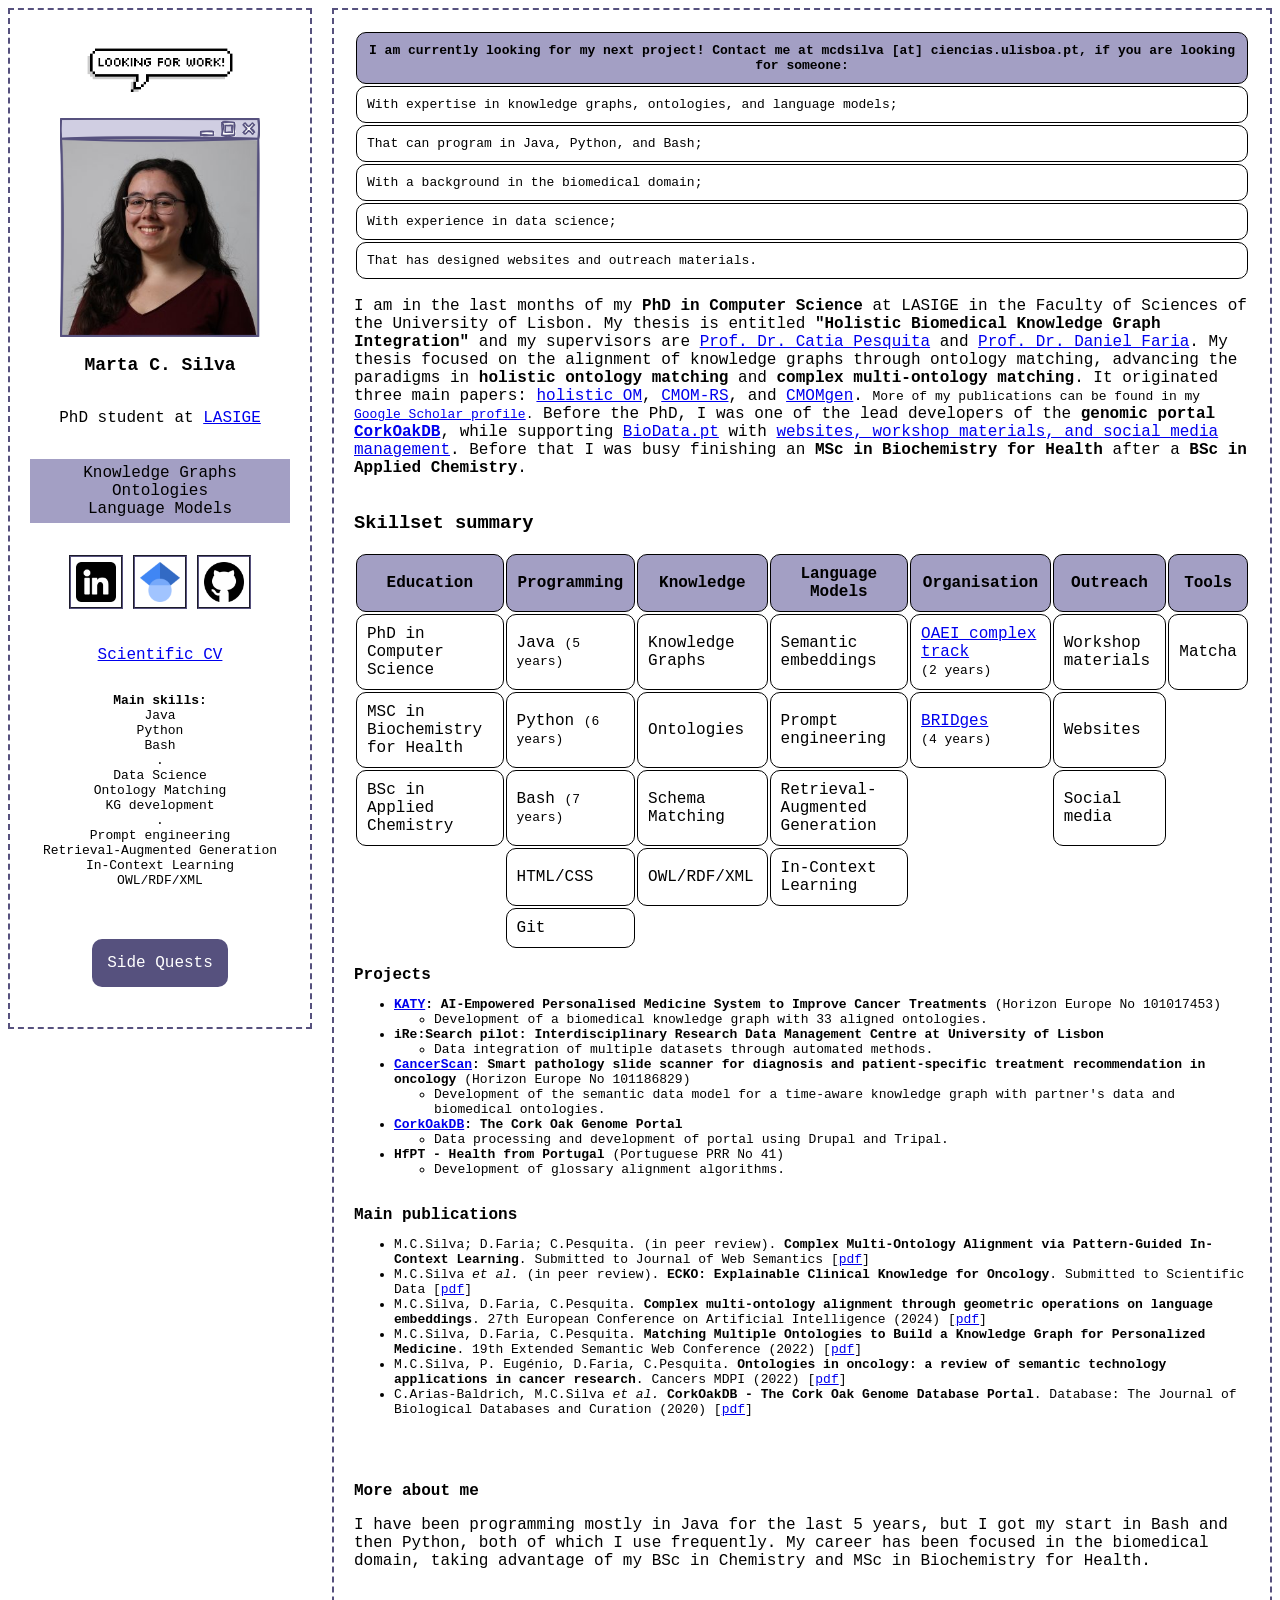
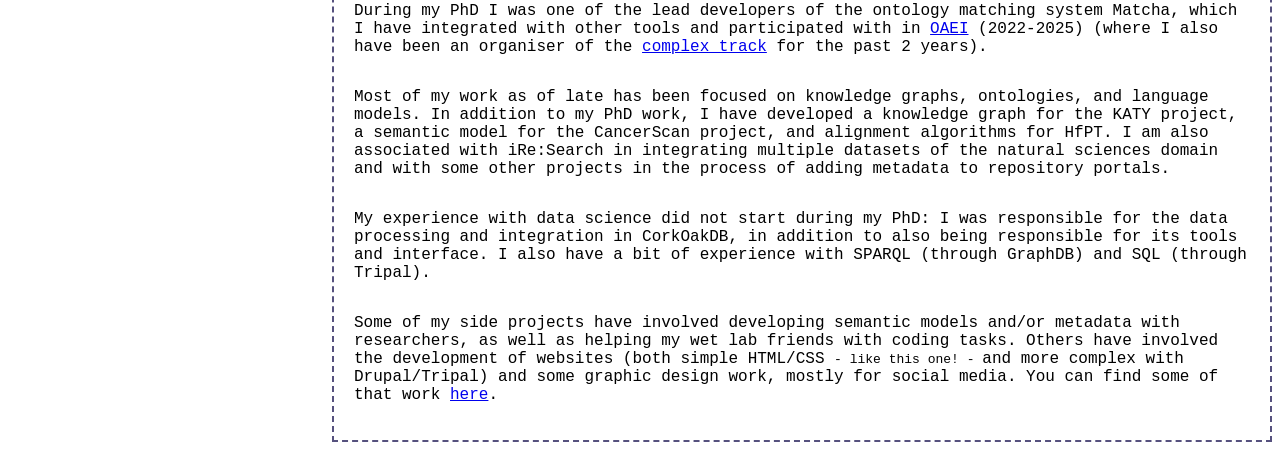
==== commit b3f0f3d2: "update" ====
--- a/index.html
+++ b/index.html
@@ -35,8 +35,8 @@
             </table> -->
             <p><img src="elements/bubble.png" alt="Looking for work!" style="width: 150px;"></p>
             <img src="photos/msilva.png" style="width: 200px;" alt="photo of marta">
-            <p>Marta C. Silva</p>
-            <p style="text-align: center; font-weight: bolder; font-size: large">PhD student at <a href="https://lasige.pt/">LASIGE</a></p>
+            <p style="text-align: center; font-weight: bolder; font-size: large">Marta C. Silva</p>
+            <p>PhD student at <a href="https://lasige.pt/">LASIGE</a></p>
             <p style="width: 250px; background-color: #7771a7ab; padding: 5px;">Knowledge Graphs<br>Ontologies<br>Language
                 Models</p>
             <p>
